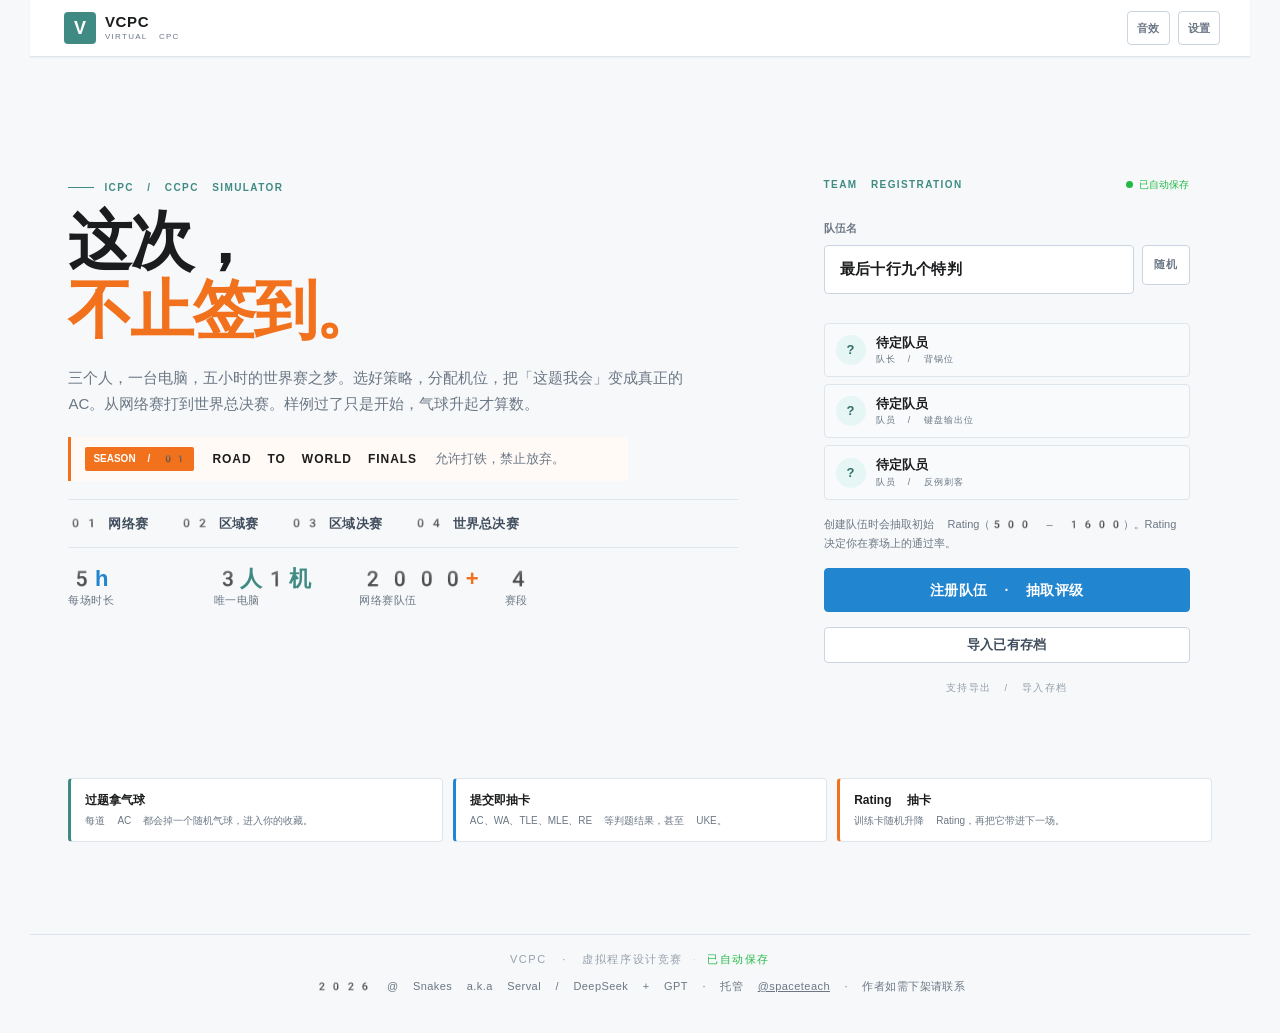
==== vcpc/index.html @ 21abf1ea "Add VCPC static game with attribution" ====
<!doctype html><html lang=zh-CN><head><meta charset=UTF-8><meta name=viewport content="width=device-width,initial-scale=1,viewport-fit=cover"><meta name=theme-color content=#f7f8fa><meta name=description content="VCPC — 从网络赛打到世界总决赛的虚拟 ICPC / CCPC 比赛模拟器。"><title>VCPC · 虚拟程序设计竞赛</title><link rel=icon type=image/svg+xml href="data:image/svg+xml,%3Csvg xmlns='http://www.w3.org/2000/svg' viewBox='0 0 64 64'%3E%3Crect width='64' height='64' rx='8' fill='%233f8b84'/%3E%3Cpath d='M14 18h9l9 26 9-26h9L36 50h-8z' fill='%23ffffff'/%3E%3C/svg%3E"><style>body,html{margin:0;padding:0;background:#f7f8fa;color:#1b1c1d;font-family:Lato,"Noto Sans CJK SC","Noto Sans SC","Source Han Sans SC","PingFang SC","Microsoft YaHei",sans-serif}.boot{min-height:100vh;display:grid;place-items:center;text-align:center;gap:18px}.boot__mark{width:76px;height:76px;border-radius:20px;display:grid;place-items:center;background:#3f8b84;color:#fff;font:900 40px/1 Lato,"Noto Sans CJK SC",sans-serif;box-shadow:0 2px 8px rgba(0,0,0,.12)}.boot__text{color:#767676;font-size:13px;letter-spacing:.22em}</style><link rel=stylesheet href=assets/styles.min.css><link rel=preconnect href=https://fonts.googleapis.cn><link rel=preconnect href=https://fonts.gstatic.cn crossorigin><link href="https://fonts.googleapis.cn/css2?family=Lato:wght@400;700;900&family=Noto+Sans+SC:wght@400;500;700;900&display=swap" rel=stylesheet></head><body data-screen=boot><div class=bg-layer aria-hidden=true><div class=bg-grid></div><div class="bg-glow bg-glow--a"></div><div class="bg-glow bg-glow--b"></div><div class=bg-scan></div></div><div id=app class=app><header id=topbar class=topbar><button class=brand data-action=go-hub aria-label=返回大厅><span class=brand__mark aria-hidden=true>V</span> <span class=brand__text><strong>VCPC</strong><small>VIRTUAL CPC</small></span></button><nav class=topbar__nav aria-label=主导航><button data-action=go-hub>大厅</button> <button data-action=open-training>训练</button> <button data-action=open-codex>收藏</button></nav><div id=topbar-meta class=topbar__meta></div><div class=topbar__actions><button id=sound-btn class="icon-btn icon-btn--text" data-action=toggle-sound aria-label=切换音效><span>音效</span></button> <button class="icon-btn icon-btn--text" data-action=open-settings aria-label=设置>设置</button></div></header><main id=screen class=screen aria-live=polite><section class=boot><div class=boot__mark>V</div><div class=boot__text>LOADING VCPC</div></section></main><footer id=app-footer class=app-footer><span>VCPC · 虚拟程序设计竞赛</span> <span class=app-footer__dot>·</span> <span id=save-status>准备就绪</span> <span class=app-footer__credit>2026 @ Snakes a.k.a Serval / DeepSeek + GPT · 托管 <a href="https://github.com/spaceteach" target="_blank" rel="noopener" style="color:inherit;text-decoration:underline">@spaceteach</a> · 作者如需下架请联系</span></footer></div><div id=modal-root class=modal-root aria-live=assertive></div><div id=toast-root class=toast-root aria-live=polite></div><noscript><div class=noscript>VCPC 需要启用 JavaScript 才能运行。</div></noscript><script defer=defer src=assets/app.min.js></script></body></html>
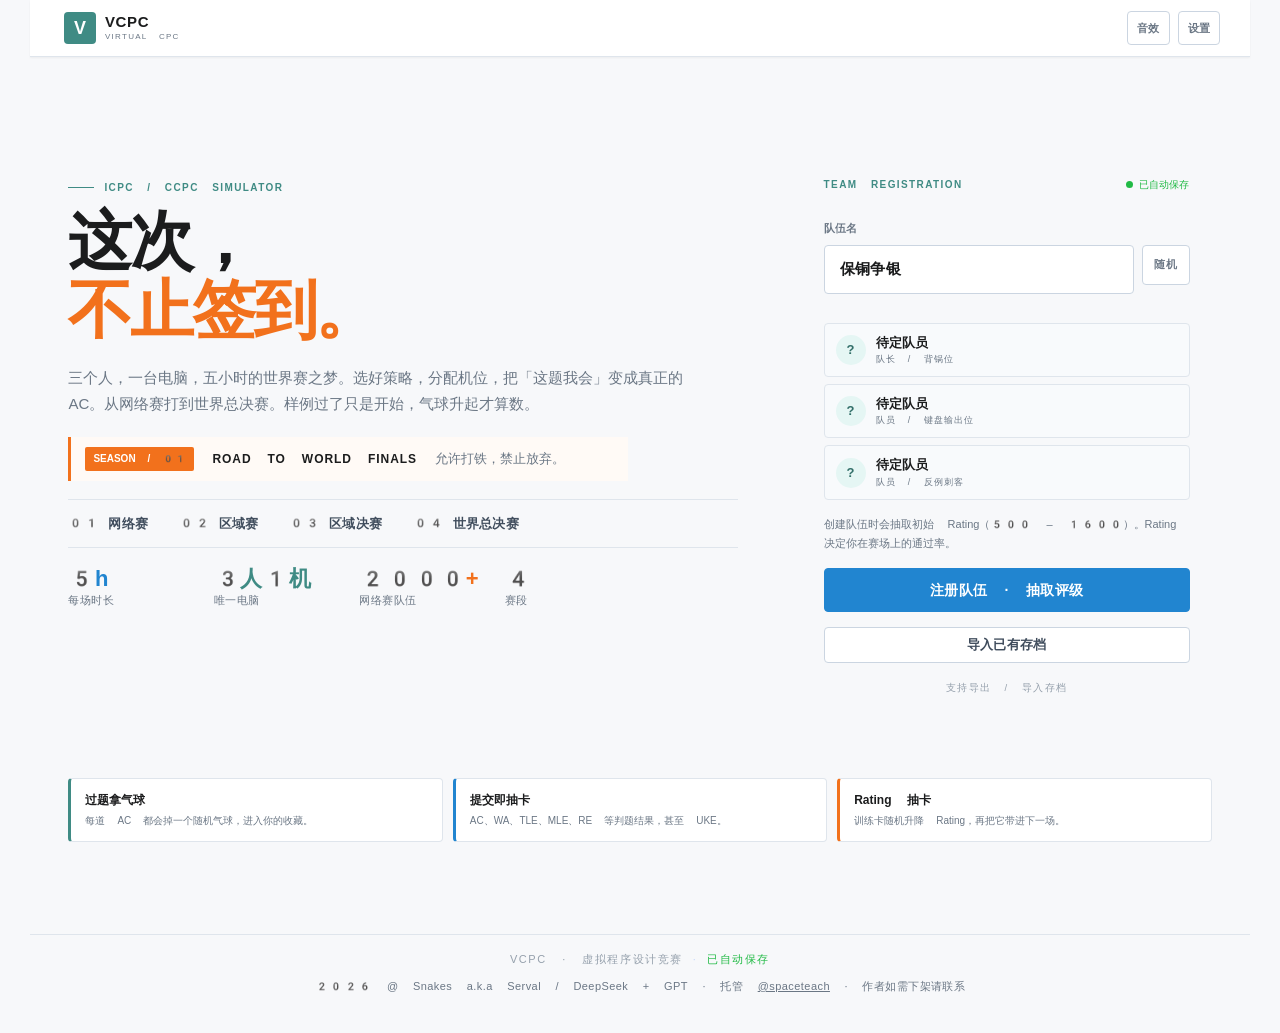
==== commit 9554e25f: "Add ICPC career rules: 5 seasons, WF limits, year-5 regroup" ====
--- a/vcpc/index.html
+++ b/vcpc/index.html
@@ -1 +1 @@
-<!doctype html><html lang=zh-CN><head><meta charset=UTF-8><meta name=viewport content="width=device-width,initial-scale=1,viewport-fit=cover"><meta name=theme-color content=#f7f8fa><meta name=description content="VCPC — 从网络赛打到世界总决赛的虚拟 ICPC / CCPC 比赛模拟器。"><title>VCPC · 虚拟程序设计竞赛</title><link rel=icon type=image/svg+xml href="data:image/svg+xml,%3Csvg xmlns='http://www.w3.org/2000/svg' viewBox='0 0 64 64'%3E%3Crect width='64' height='64' rx='8' fill='%233f8b84'/%3E%3Cpath d='M14 18h9l9 26 9-26h9L36 50h-8z' fill='%23ffffff'/%3E%3C/svg%3E"><style>body,html{margin:0;padding:0;background:#f7f8fa;color:#1b1c1d;font-family:Lato,"Noto Sans CJK SC","Noto Sans SC","Source Han Sans SC","PingFang SC","Microsoft YaHei",sans-serif}.boot{min-height:100vh;display:grid;place-items:center;text-align:center;gap:18px}.boot__mark{width:76px;height:76px;border-radius:20px;display:grid;place-items:center;background:#3f8b84;color:#fff;font:900 40px/1 Lato,"Noto Sans CJK SC",sans-serif;box-shadow:0 2px 8px rgba(0,0,0,.12)}.boot__text{color:#767676;font-size:13px;letter-spacing:.22em}</style><link rel=stylesheet href=assets/styles.min.css><link rel=preconnect href=https://fonts.googleapis.cn><link rel=preconnect href=https://fonts.gstatic.cn crossorigin><link href="https://fonts.googleapis.cn/css2?family=Lato:wght@400;700;900&family=Noto+Sans+SC:wght@400;500;700;900&display=swap" rel=stylesheet></head><body data-screen=boot><div class=bg-layer aria-hidden=true><div class=bg-grid></div><div class="bg-glow bg-glow--a"></div><div class="bg-glow bg-glow--b"></div><div class=bg-scan></div></div><div id=app class=app><header id=topbar class=topbar><button class=brand data-action=go-hub aria-label=返回大厅><span class=brand__mark aria-hidden=true>V</span> <span class=brand__text><strong>VCPC</strong><small>VIRTUAL CPC</small></span></button><nav class=topbar__nav aria-label=主导航><button data-action=go-hub>大厅</button> <button data-action=open-training>训练</button> <button data-action=open-codex>收藏</button></nav><div id=topbar-meta class=topbar__meta></div><div class=topbar__actions><button id=sound-btn class="icon-btn icon-btn--text" data-action=toggle-sound aria-label=切换音效><span>音效</span></button> <button class="icon-btn icon-btn--text" data-action=open-settings aria-label=设置>设置</button></div></header><main id=screen class=screen aria-live=polite><section class=boot><div class=boot__mark>V</div><div class=boot__text>LOADING VCPC</div></section></main><footer id=app-footer class=app-footer><span>VCPC · 虚拟程序设计竞赛</span> <span class=app-footer__dot>·</span> <span id=save-status>准备就绪</span> <span class=app-footer__credit>2026 @ Snakes a.k.a Serval / DeepSeek + GPT · 托管 <a href="https://github.com/spaceteach" target="_blank" rel="noopener" style="color:inherit;text-decoration:underline">@spaceteach</a> · 作者如需下架请联系</span></footer></div><div id=modal-root class=modal-root aria-live=assertive></div><div id=toast-root class=toast-root aria-live=polite></div><noscript><div class=noscript>VCPC 需要启用 JavaScript 才能运行。</div></noscript><script defer=defer src=assets/app.min.js></script></body></html>+<!doctype html><html lang=zh-CN><head><meta charset=UTF-8><meta name=viewport content="width=device-width,initial-scale=1,viewport-fit=cover"><meta name=theme-color content=#f7f8fa><meta name=description content="VCPC — 从网络赛打到世界总决赛的虚拟 ICPC / CCPC 比赛模拟器。"><title>VCPC · 虚拟程序设计竞赛</title><link rel=icon type=image/svg+xml href="data:image/svg+xml,%3Csvg xmlns='http://www.w3.org/2000/svg' viewBox='0 0 64 64'%3E%3Crect width='64' height='64' rx='8' fill='%233f8b84'/%3E%3Cpath d='M14 18h9l9 26 9-26h9L36 50h-8z' fill='%23ffffff'/%3E%3C/svg%3E"><style>body,html{margin:0;padding:0;background:#f7f8fa;color:#1b1c1d;font-family:Lato,"Noto Sans CJK SC","Noto Sans SC","Source Han Sans SC","PingFang SC","Microsoft YaHei",sans-serif}.boot{min-height:100vh;display:grid;place-items:center;text-align:center;gap:18px}.boot__mark{width:76px;height:76px;border-radius:20px;display:grid;place-items:center;background:#3f8b84;color:#fff;font:900 40px/1 Lato,"Noto Sans CJK SC",sans-serif;box-shadow:0 2px 8px rgba(0,0,0,.12)}.boot__text{color:#767676;font-size:13px;letter-spacing:.22em}</style><link rel=stylesheet href=assets/styles.min.css><link rel=preconnect href=https://fonts.googleapis.cn><link rel=preconnect href=https://fonts.gstatic.cn crossorigin><link href="https://fonts.googleapis.cn/css2?family=Lato:wght@400;700;900&family=Noto+Sans+SC:wght@400;500;700;900&display=swap" rel=stylesheet></head><body data-screen=boot><div class=bg-layer aria-hidden=true><div class=bg-grid></div><div class="bg-glow bg-glow--a"></div><div class="bg-glow bg-glow--b"></div><div class=bg-scan></div></div><div id=app class=app><header id=topbar class=topbar><button class=brand data-action=go-hub aria-label=返回大厅><span class=brand__mark aria-hidden=true>V</span> <span class=brand__text><strong>VCPC</strong><small>VIRTUAL CPC</small></span></button><nav class=topbar__nav aria-label=主导航><button data-action=go-hub>大厅</button> <button data-action=open-training>训练</button> <button data-action=open-codex>收藏</button></nav><div id=topbar-meta class=topbar__meta></div><div class=topbar__actions><button id=sound-btn class="icon-btn icon-btn--text" data-action=toggle-sound aria-label=切换音效><span>音效</span></button> <button class="icon-btn icon-btn--text" data-action=open-settings aria-label=设置>设置</button></div></header><main id=screen class=screen aria-live=polite><section class=boot><div class=boot__mark>V</div><div class=boot__text>LOADING VCPC</div></section></main><footer id=app-footer class=app-footer><span>VCPC · 虚拟程序设计竞赛</span> <span class=app-footer__dot>·</span> <span id=save-status>准备就绪</span> <span class=app-footer__credit>2026 @ Snakes a.k.a Serval / DeepSeek + GPT · 托管 <a href="https://github.com/spaceteach" target="_blank" rel="noopener" style="color:inherit;text-decoration:underline">@spaceteach</a> · 作者如需下架请联系</span></footer></div><div id=modal-root class=modal-root aria-live=assertive></div><div id=toast-root class=toast-root aria-live=polite></div><noscript><div class=noscript>VCPC 需要启用 JavaScript 才能运行。</div></noscript><script defer=defer src=assets/app.min.js></script><script defer=defer src=assets/icpc-rules.js></script></body></html>
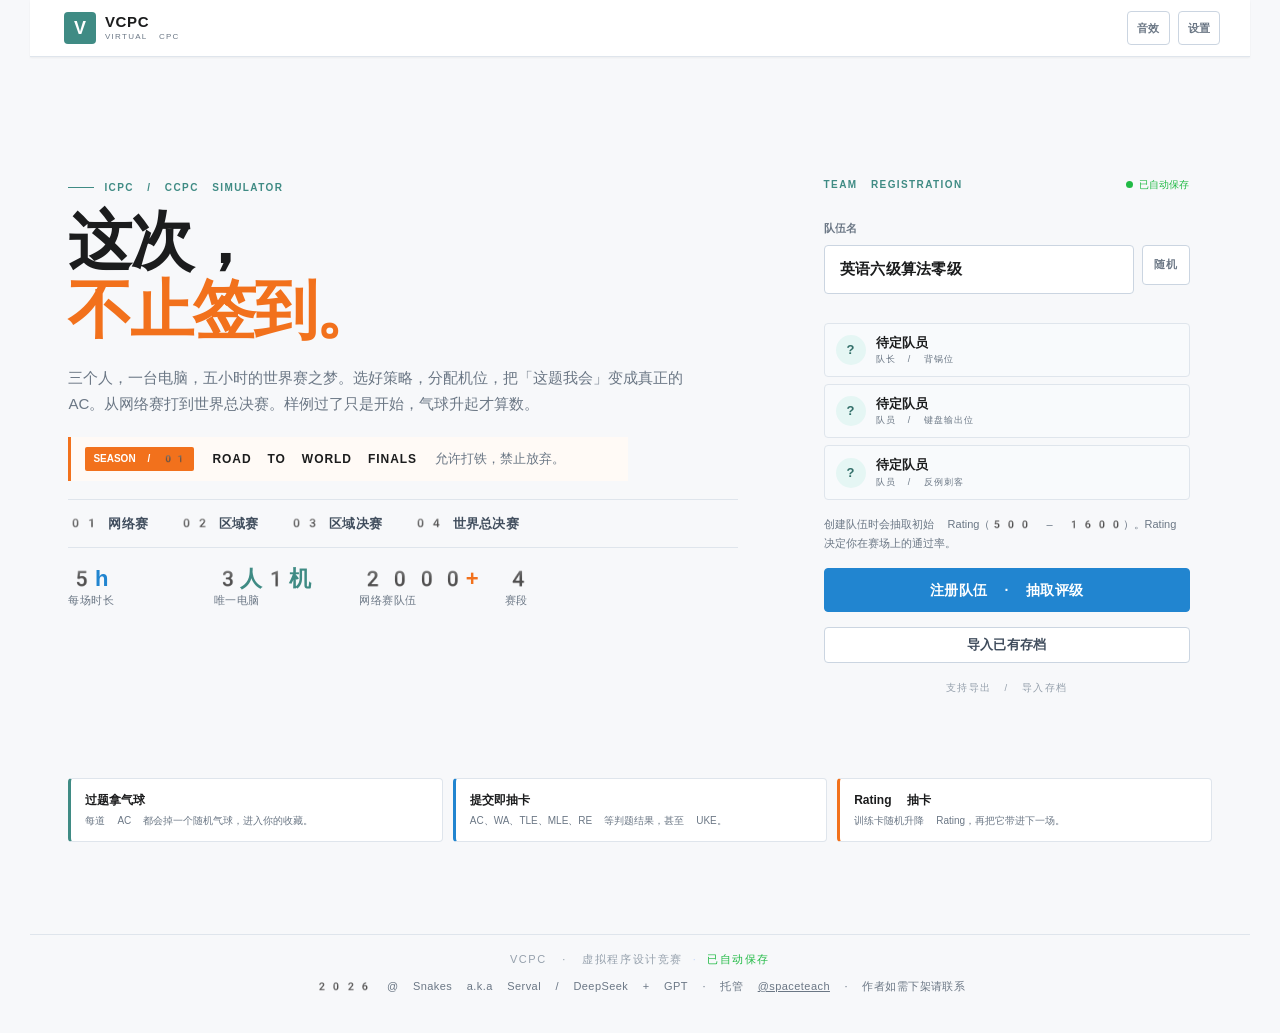
==== commit edd89144: "Version the rules patch asset to bust stale cache" ====
--- a/vcpc/index.html
+++ b/vcpc/index.html
@@ -1 +1 @@
-<!doctype html><html lang=zh-CN><head><meta charset=UTF-8><meta name=viewport content="width=device-width,initial-scale=1,viewport-fit=cover"><meta name=theme-color content=#f7f8fa><meta name=description content="VCPC — 从网络赛打到世界总决赛的虚拟 ICPC / CCPC 比赛模拟器。"><title>VCPC · 虚拟程序设计竞赛</title><link rel=icon type=image/svg+xml href="data:image/svg+xml,%3Csvg xmlns='http://www.w3.org/2000/svg' viewBox='0 0 64 64'%3E%3Crect width='64' height='64' rx='8' fill='%233f8b84'/%3E%3Cpath d='M14 18h9l9 26 9-26h9L36 50h-8z' fill='%23ffffff'/%3E%3C/svg%3E"><style>body,html{margin:0;padding:0;background:#f7f8fa;color:#1b1c1d;font-family:Lato,"Noto Sans CJK SC","Noto Sans SC","Source Han Sans SC","PingFang SC","Microsoft YaHei",sans-serif}.boot{min-height:100vh;display:grid;place-items:center;text-align:center;gap:18px}.boot__mark{width:76px;height:76px;border-radius:20px;display:grid;place-items:center;background:#3f8b84;color:#fff;font:900 40px/1 Lato,"Noto Sans CJK SC",sans-serif;box-shadow:0 2px 8px rgba(0,0,0,.12)}.boot__text{color:#767676;font-size:13px;letter-spacing:.22em}</style><link rel=stylesheet href=assets/styles.min.css><link rel=preconnect href=https://fonts.googleapis.cn><link rel=preconnect href=https://fonts.gstatic.cn crossorigin><link href="https://fonts.googleapis.cn/css2?family=Lato:wght@400;700;900&family=Noto+Sans+SC:wght@400;500;700;900&display=swap" rel=stylesheet></head><body data-screen=boot><div class=bg-layer aria-hidden=true><div class=bg-grid></div><div class="bg-glow bg-glow--a"></div><div class="bg-glow bg-glow--b"></div><div class=bg-scan></div></div><div id=app class=app><header id=topbar class=topbar><button class=brand data-action=go-hub aria-label=返回大厅><span class=brand__mark aria-hidden=true>V</span> <span class=brand__text><strong>VCPC</strong><small>VIRTUAL CPC</small></span></button><nav class=topbar__nav aria-label=主导航><button data-action=go-hub>大厅</button> <button data-action=open-training>训练</button> <button data-action=open-codex>收藏</button></nav><div id=topbar-meta class=topbar__meta></div><div class=topbar__actions><button id=sound-btn class="icon-btn icon-btn--text" data-action=toggle-sound aria-label=切换音效><span>音效</span></button> <button class="icon-btn icon-btn--text" data-action=open-settings aria-label=设置>设置</button></div></header><main id=screen class=screen aria-live=polite><section class=boot><div class=boot__mark>V</div><div class=boot__text>LOADING VCPC</div></section></main><footer id=app-footer class=app-footer><span>VCPC · 虚拟程序设计竞赛</span> <span class=app-footer__dot>·</span> <span id=save-status>准备就绪</span> <span class=app-footer__credit>2026 @ Snakes a.k.a Serval / DeepSeek + GPT · 托管 <a href="https://github.com/spaceteach" target="_blank" rel="noopener" style="color:inherit;text-decoration:underline">@spaceteach</a> · 作者如需下架请联系</span></footer></div><div id=modal-root class=modal-root aria-live=assertive></div><div id=toast-root class=toast-root aria-live=polite></div><noscript><div class=noscript>VCPC 需要启用 JavaScript 才能运行。</div></noscript><script defer=defer src=assets/app.min.js></script><script defer=defer src=assets/icpc-rules.js></script></body></html>+<!doctype html><html lang=zh-CN><head><meta charset=UTF-8><meta name=viewport content="width=device-width,initial-scale=1,viewport-fit=cover"><meta name=theme-color content=#f7f8fa><meta name=description content="VCPC — 从网络赛打到世界总决赛的虚拟 ICPC / CCPC 比赛模拟器。"><title>VCPC · 虚拟程序设计竞赛</title><link rel=icon type=image/svg+xml href="data:image/svg+xml,%3Csvg xmlns='http://www.w3.org/2000/svg' viewBox='0 0 64 64'%3E%3Crect width='64' height='64' rx='8' fill='%233f8b84'/%3E%3Cpath d='M14 18h9l9 26 9-26h9L36 50h-8z' fill='%23ffffff'/%3E%3C/svg%3E"><style>body,html{margin:0;padding:0;background:#f7f8fa;color:#1b1c1d;font-family:Lato,"Noto Sans CJK SC","Noto Sans SC","Source Han Sans SC","PingFang SC","Microsoft YaHei",sans-serif}.boot{min-height:100vh;display:grid;place-items:center;text-align:center;gap:18px}.boot__mark{width:76px;height:76px;border-radius:20px;display:grid;place-items:center;background:#3f8b84;color:#fff;font:900 40px/1 Lato,"Noto Sans CJK SC",sans-serif;box-shadow:0 2px 8px rgba(0,0,0,.12)}.boot__text{color:#767676;font-size:13px;letter-spacing:.22em}</style><link rel=stylesheet href=assets/styles.min.css><link rel=preconnect href=https://fonts.googleapis.cn><link rel=preconnect href=https://fonts.gstatic.cn crossorigin><link href="https://fonts.googleapis.cn/css2?family=Lato:wght@400;700;900&family=Noto+Sans+SC:wght@400;500;700;900&display=swap" rel=stylesheet></head><body data-screen=boot><div class=bg-layer aria-hidden=true><div class=bg-grid></div><div class="bg-glow bg-glow--a"></div><div class="bg-glow bg-glow--b"></div><div class=bg-scan></div></div><div id=app class=app><header id=topbar class=topbar><button class=brand data-action=go-hub aria-label=返回大厅><span class=brand__mark aria-hidden=true>V</span> <span class=brand__text><strong>VCPC</strong><small>VIRTUAL CPC</small></span></button><nav class=topbar__nav aria-label=主导航><button data-action=go-hub>大厅</button> <button data-action=open-training>训练</button> <button data-action=open-codex>收藏</button></nav><div id=topbar-meta class=topbar__meta></div><div class=topbar__actions><button id=sound-btn class="icon-btn icon-btn--text" data-action=toggle-sound aria-label=切换音效><span>音效</span></button> <button class="icon-btn icon-btn--text" data-action=open-settings aria-label=设置>设置</button></div></header><main id=screen class=screen aria-live=polite><section class=boot><div class=boot__mark>V</div><div class=boot__text>LOADING VCPC</div></section></main><footer id=app-footer class=app-footer><span>VCPC · 虚拟程序设计竞赛</span> <span class=app-footer__dot>·</span> <span id=save-status>准备就绪</span> <span class=app-footer__credit>2026 @ Snakes a.k.a Serval / DeepSeek + GPT · 托管 <a href="https://github.com/spaceteach" target="_blank" rel="noopener" style="color:inherit;text-decoration:underline">@spaceteach</a> · 作者如需下架请联系</span></footer></div><div id=modal-root class=modal-root aria-live=assertive></div><div id=toast-root class=toast-root aria-live=polite></div><noscript><div class=noscript>VCPC 需要启用 JavaScript 才能运行。</div></noscript><script defer=defer src=assets/app.min.js></script><script defer=defer src=assets/icpc-rules.js?v=3></script></body></html>
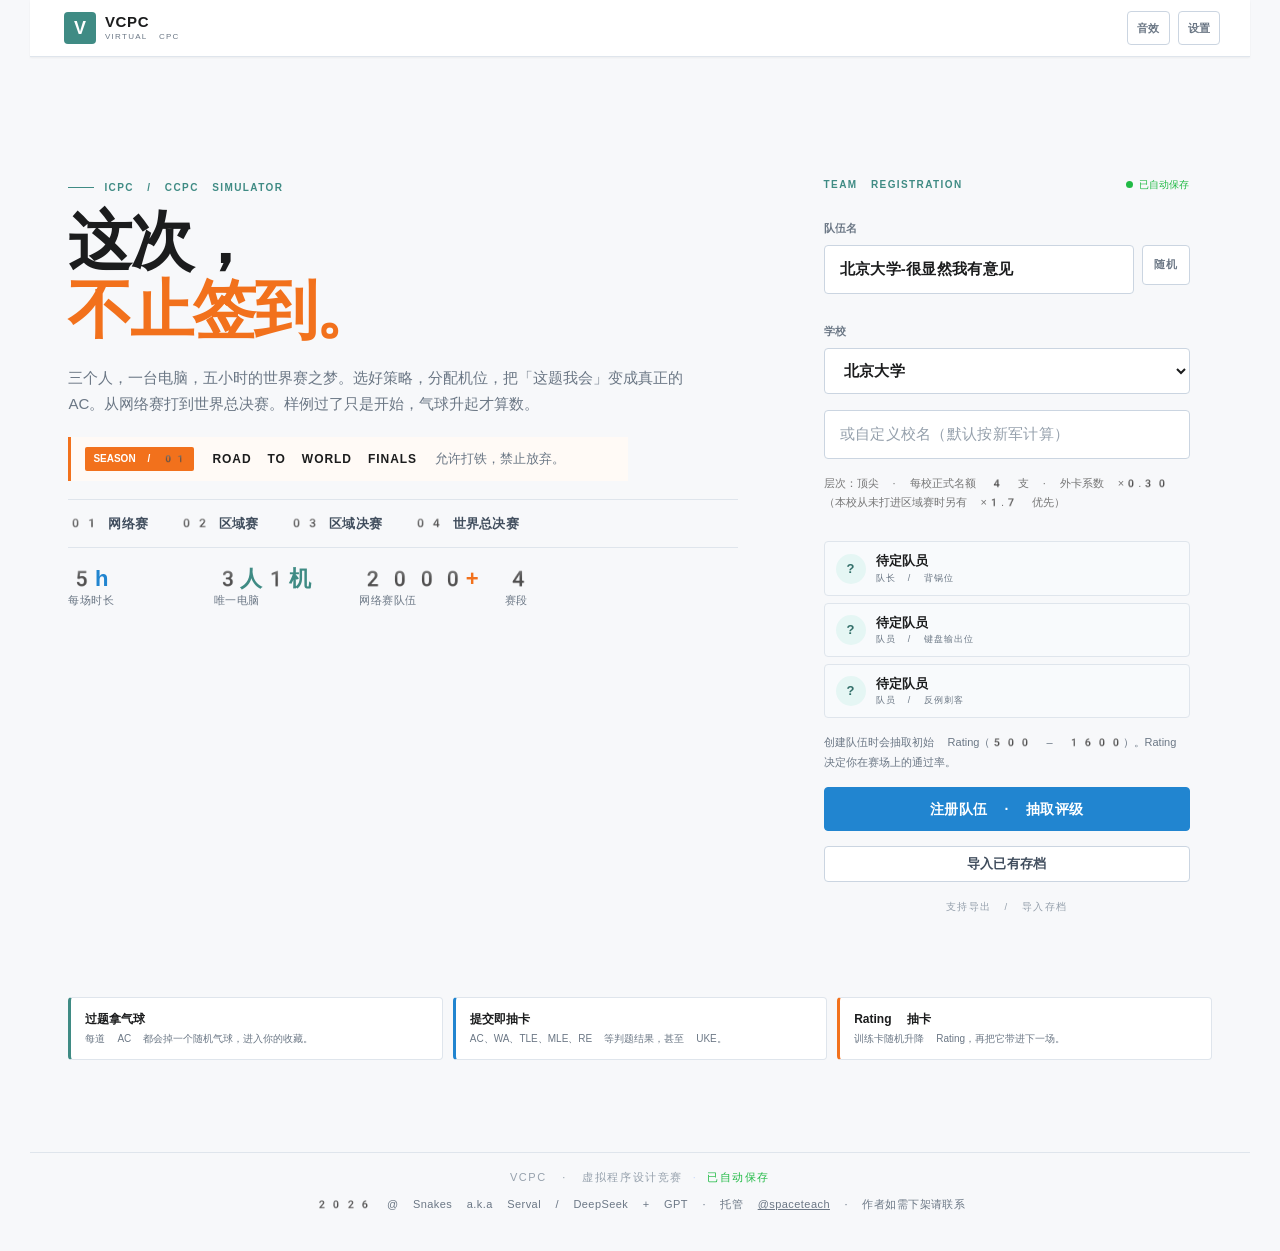
==== commit 7248c826: "Use real contest rosters, school choice and wild-card allocation The simulated field used invented t" ====
--- a/vcpc/index.html
+++ b/vcpc/index.html
@@ -1 +1 @@
-<!doctype html><html lang=zh-CN><head><meta charset=UTF-8><meta name=viewport content="width=device-width,initial-scale=1,viewport-fit=cover"><meta name=theme-color content=#f7f8fa><meta name=description content="VCPC — 从网络赛打到世界总决赛的虚拟 ICPC / CCPC 比赛模拟器。"><title>VCPC · 虚拟程序设计竞赛</title><link rel=icon type=image/svg+xml href="data:image/svg+xml,%3Csvg xmlns='http://www.w3.org/2000/svg' viewBox='0 0 64 64'%3E%3Crect width='64' height='64' rx='8' fill='%233f8b84'/%3E%3Cpath d='M14 18h9l9 26 9-26h9L36 50h-8z' fill='%23ffffff'/%3E%3C/svg%3E"><style>body,html{margin:0;padding:0;background:#f7f8fa;color:#1b1c1d;font-family:Lato,"Noto Sans CJK SC","Noto Sans SC","Source Han Sans SC","PingFang SC","Microsoft YaHei",sans-serif}.boot{min-height:100vh;display:grid;place-items:center;text-align:center;gap:18px}.boot__mark{width:76px;height:76px;border-radius:20px;display:grid;place-items:center;background:#3f8b84;color:#fff;font:900 40px/1 Lato,"Noto Sans CJK SC",sans-serif;box-shadow:0 2px 8px rgba(0,0,0,.12)}.boot__text{color:#767676;font-size:13px;letter-spacing:.22em}</style><link rel=stylesheet href=assets/styles.min.css><link rel=preconnect href=https://fonts.googleapis.cn><link rel=preconnect href=https://fonts.gstatic.cn crossorigin><link href="https://fonts.googleapis.cn/css2?family=Lato:wght@400;700;900&family=Noto+Sans+SC:wght@400;500;700;900&display=swap" rel=stylesheet></head><body data-screen=boot><div class=bg-layer aria-hidden=true><div class=bg-grid></div><div class="bg-glow bg-glow--a"></div><div class="bg-glow bg-glow--b"></div><div class=bg-scan></div></div><div id=app class=app><header id=topbar class=topbar><button class=brand data-action=go-hub aria-label=返回大厅><span class=brand__mark aria-hidden=true>V</span> <span class=brand__text><strong>VCPC</strong><small>VIRTUAL CPC</small></span></button><nav class=topbar__nav aria-label=主导航><button data-action=go-hub>大厅</button> <button data-action=open-training>训练</button> <button data-action=open-codex>收藏</button></nav><div id=topbar-meta class=topbar__meta></div><div class=topbar__actions><button id=sound-btn class="icon-btn icon-btn--text" data-action=toggle-sound aria-label=切换音效><span>音效</span></button> <button class="icon-btn icon-btn--text" data-action=open-settings aria-label=设置>设置</button></div></header><main id=screen class=screen aria-live=polite><section class=boot><div class=boot__mark>V</div><div class=boot__text>LOADING VCPC</div></section></main><footer id=app-footer class=app-footer><span>VCPC · 虚拟程序设计竞赛</span> <span class=app-footer__dot>·</span> <span id=save-status>准备就绪</span> <span class=app-footer__credit>2026 @ Snakes a.k.a Serval / DeepSeek + GPT · 托管 <a href="https://github.com/spaceteach" target="_blank" rel="noopener" style="color:inherit;text-decoration:underline">@spaceteach</a> · 作者如需下架请联系</span></footer></div><div id=modal-root class=modal-root aria-live=assertive></div><div id=toast-root class=toast-root aria-live=polite></div><noscript><div class=noscript>VCPC 需要启用 JavaScript 才能运行。</div></noscript><script defer=defer src=assets/app.min.js></script><script defer=defer src=assets/icpc-rules.js?v=3></script></body></html>+<!doctype html><html lang=zh-CN><head><meta charset=UTF-8><meta name=viewport content="width=device-width,initial-scale=1,viewport-fit=cover"><meta name=theme-color content=#f7f8fa><meta name=description content="VCPC — 从网络赛打到世界总决赛的虚拟 ICPC / CCPC 比赛模拟器。"><title>VCPC · 虚拟程序设计竞赛</title><link rel=icon type=image/svg+xml href="data:image/svg+xml,%3Csvg xmlns='http://www.w3.org/2000/svg' viewBox='0 0 64 64'%3E%3Crect width='64' height='64' rx='8' fill='%233f8b84'/%3E%3Cpath d='M14 18h9l9 26 9-26h9L36 50h-8z' fill='%23ffffff'/%3E%3C/svg%3E"><style>body,html{margin:0;padding:0;background:#f7f8fa;color:#1b1c1d;font-family:Lato,"Noto Sans CJK SC","Noto Sans SC","Source Han Sans SC","PingFang SC","Microsoft YaHei",sans-serif}.boot{min-height:100vh;display:grid;place-items:center;text-align:center;gap:18px}.boot__mark{width:76px;height:76px;border-radius:20px;display:grid;place-items:center;background:#3f8b84;color:#fff;font:900 40px/1 Lato,"Noto Sans CJK SC",sans-serif;box-shadow:0 2px 8px rgba(0,0,0,.12)}.boot__text{color:#767676;font-size:13px;letter-spacing:.22em}</style><link rel=stylesheet href=assets/styles.min.css><link rel=preconnect href=https://fonts.googleapis.cn><link rel=preconnect href=https://fonts.gstatic.cn crossorigin><link href="https://fonts.googleapis.cn/css2?family=Lato:wght@400;700;900&family=Noto+Sans+SC:wght@400;500;700;900&display=swap" rel=stylesheet></head><body data-screen=boot><div class=bg-layer aria-hidden=true><div class=bg-grid></div><div class="bg-glow bg-glow--a"></div><div class="bg-glow bg-glow--b"></div><div class=bg-scan></div></div><div id=app class=app><header id=topbar class=topbar><button class=brand data-action=go-hub aria-label=返回大厅><span class=brand__mark aria-hidden=true>V</span> <span class=brand__text><strong>VCPC</strong><small>VIRTUAL CPC</small></span></button><nav class=topbar__nav aria-label=主导航><button data-action=go-hub>大厅</button> <button data-action=open-training>训练</button> <button data-action=open-codex>收藏</button></nav><div id=topbar-meta class=topbar__meta></div><div class=topbar__actions><button id=sound-btn class="icon-btn icon-btn--text" data-action=toggle-sound aria-label=切换音效><span>音效</span></button> <button class="icon-btn icon-btn--text" data-action=open-settings aria-label=设置>设置</button></div></header><main id=screen class=screen aria-live=polite><section class=boot><div class=boot__mark>V</div><div class=boot__text>LOADING VCPC</div></section></main><footer id=app-footer class=app-footer><span>VCPC · 虚拟程序设计竞赛</span> <span class=app-footer__dot>·</span> <span id=save-status>准备就绪</span> <span class=app-footer__credit>2026 @ Snakes a.k.a Serval / DeepSeek + GPT · 托管 <a href="https://github.com/spaceteach" target="_blank" rel="noopener" style="color:inherit;text-decoration:underline">@spaceteach</a> · 作者如需下架请联系</span></footer></div><div id=modal-root class=modal-root aria-live=assertive></div><div id=toast-root class=toast-root aria-live=polite></div><noscript><div class=noscript>VCPC 需要启用 JavaScript 才能运行。</div></noscript><script defer=defer src=assets/app.min.js></script><script defer=defer src=assets/icpc-rules.js?v=10></script></body></html>
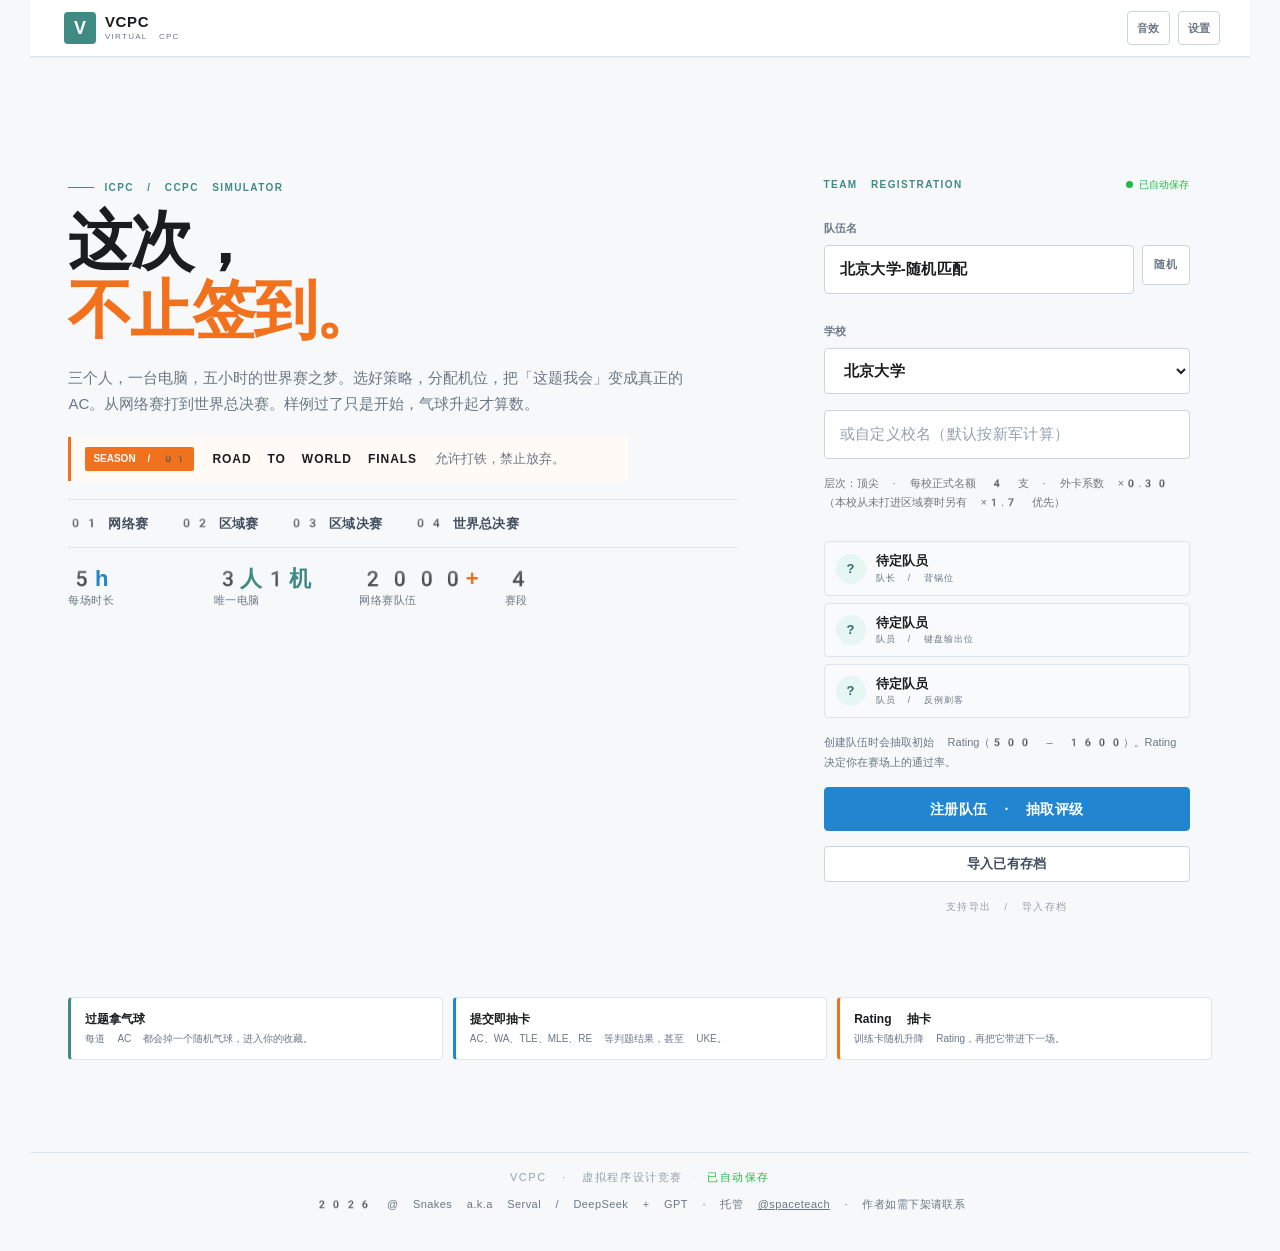
==== commit 8b8d9ac9: "Keep the chosen school and team name across welcome-screen redraws The registration form is rebuilt " ====
--- a/vcpc/index.html
+++ b/vcpc/index.html
@@ -1 +1 @@
-<!doctype html><html lang=zh-CN><head><meta charset=UTF-8><meta name=viewport content="width=device-width,initial-scale=1,viewport-fit=cover"><meta name=theme-color content=#f7f8fa><meta name=description content="VCPC — 从网络赛打到世界总决赛的虚拟 ICPC / CCPC 比赛模拟器。"><title>VCPC · 虚拟程序设计竞赛</title><link rel=icon type=image/svg+xml href="data:image/svg+xml,%3Csvg xmlns='http://www.w3.org/2000/svg' viewBox='0 0 64 64'%3E%3Crect width='64' height='64' rx='8' fill='%233f8b84'/%3E%3Cpath d='M14 18h9l9 26 9-26h9L36 50h-8z' fill='%23ffffff'/%3E%3C/svg%3E"><style>body,html{margin:0;padding:0;background:#f7f8fa;color:#1b1c1d;font-family:Lato,"Noto Sans CJK SC","Noto Sans SC","Source Han Sans SC","PingFang SC","Microsoft YaHei",sans-serif}.boot{min-height:100vh;display:grid;place-items:center;text-align:center;gap:18px}.boot__mark{width:76px;height:76px;border-radius:20px;display:grid;place-items:center;background:#3f8b84;color:#fff;font:900 40px/1 Lato,"Noto Sans CJK SC",sans-serif;box-shadow:0 2px 8px rgba(0,0,0,.12)}.boot__text{color:#767676;font-size:13px;letter-spacing:.22em}</style><link rel=stylesheet href=assets/styles.min.css><link rel=preconnect href=https://fonts.googleapis.cn><link rel=preconnect href=https://fonts.gstatic.cn crossorigin><link href="https://fonts.googleapis.cn/css2?family=Lato:wght@400;700;900&family=Noto+Sans+SC:wght@400;500;700;900&display=swap" rel=stylesheet></head><body data-screen=boot><div class=bg-layer aria-hidden=true><div class=bg-grid></div><div class="bg-glow bg-glow--a"></div><div class="bg-glow bg-glow--b"></div><div class=bg-scan></div></div><div id=app class=app><header id=topbar class=topbar><button class=brand data-action=go-hub aria-label=返回大厅><span class=brand__mark aria-hidden=true>V</span> <span class=brand__text><strong>VCPC</strong><small>VIRTUAL CPC</small></span></button><nav class=topbar__nav aria-label=主导航><button data-action=go-hub>大厅</button> <button data-action=open-training>训练</button> <button data-action=open-codex>收藏</button></nav><div id=topbar-meta class=topbar__meta></div><div class=topbar__actions><button id=sound-btn class="icon-btn icon-btn--text" data-action=toggle-sound aria-label=切换音效><span>音效</span></button> <button class="icon-btn icon-btn--text" data-action=open-settings aria-label=设置>设置</button></div></header><main id=screen class=screen aria-live=polite><section class=boot><div class=boot__mark>V</div><div class=boot__text>LOADING VCPC</div></section></main><footer id=app-footer class=app-footer><span>VCPC · 虚拟程序设计竞赛</span> <span class=app-footer__dot>·</span> <span id=save-status>准备就绪</span> <span class=app-footer__credit>2026 @ Snakes a.k.a Serval / DeepSeek + GPT · 托管 <a href="https://github.com/spaceteach" target="_blank" rel="noopener" style="color:inherit;text-decoration:underline">@spaceteach</a> · 作者如需下架请联系</span></footer></div><div id=modal-root class=modal-root aria-live=assertive></div><div id=toast-root class=toast-root aria-live=polite></div><noscript><div class=noscript>VCPC 需要启用 JavaScript 才能运行。</div></noscript><script defer=defer src=assets/app.min.js></script><script defer=defer src=assets/icpc-rules.js?v=10></script></body></html>+<!doctype html><html lang=zh-CN><head><meta charset=UTF-8><meta name=viewport content="width=device-width,initial-scale=1,viewport-fit=cover"><meta name=theme-color content=#f7f8fa><meta name=description content="VCPC — 从网络赛打到世界总决赛的虚拟 ICPC / CCPC 比赛模拟器。"><title>VCPC · 虚拟程序设计竞赛</title><link rel=icon type=image/svg+xml href="data:image/svg+xml,%3Csvg xmlns='http://www.w3.org/2000/svg' viewBox='0 0 64 64'%3E%3Crect width='64' height='64' rx='8' fill='%233f8b84'/%3E%3Cpath d='M14 18h9l9 26 9-26h9L36 50h-8z' fill='%23ffffff'/%3E%3C/svg%3E"><style>body,html{margin:0;padding:0;background:#f7f8fa;color:#1b1c1d;font-family:Lato,"Noto Sans CJK SC","Noto Sans SC","Source Han Sans SC","PingFang SC","Microsoft YaHei",sans-serif}.boot{min-height:100vh;display:grid;place-items:center;text-align:center;gap:18px}.boot__mark{width:76px;height:76px;border-radius:20px;display:grid;place-items:center;background:#3f8b84;color:#fff;font:900 40px/1 Lato,"Noto Sans CJK SC",sans-serif;box-shadow:0 2px 8px rgba(0,0,0,.12)}.boot__text{color:#767676;font-size:13px;letter-spacing:.22em}</style><link rel=stylesheet href=assets/styles.min.css><link rel=preconnect href=https://fonts.googleapis.cn><link rel=preconnect href=https://fonts.gstatic.cn crossorigin><link href="https://fonts.googleapis.cn/css2?family=Lato:wght@400;700;900&family=Noto+Sans+SC:wght@400;500;700;900&display=swap" rel=stylesheet></head><body data-screen=boot><div class=bg-layer aria-hidden=true><div class=bg-grid></div><div class="bg-glow bg-glow--a"></div><div class="bg-glow bg-glow--b"></div><div class=bg-scan></div></div><div id=app class=app><header id=topbar class=topbar><button class=brand data-action=go-hub aria-label=返回大厅><span class=brand__mark aria-hidden=true>V</span> <span class=brand__text><strong>VCPC</strong><small>VIRTUAL CPC</small></span></button><nav class=topbar__nav aria-label=主导航><button data-action=go-hub>大厅</button> <button data-action=open-training>训练</button> <button data-action=open-codex>收藏</button></nav><div id=topbar-meta class=topbar__meta></div><div class=topbar__actions><button id=sound-btn class="icon-btn icon-btn--text" data-action=toggle-sound aria-label=切换音效><span>音效</span></button> <button class="icon-btn icon-btn--text" data-action=open-settings aria-label=设置>设置</button></div></header><main id=screen class=screen aria-live=polite><section class=boot><div class=boot__mark>V</div><div class=boot__text>LOADING VCPC</div></section></main><footer id=app-footer class=app-footer><span>VCPC · 虚拟程序设计竞赛</span> <span class=app-footer__dot>·</span> <span id=save-status>准备就绪</span> <span class=app-footer__credit>2026 @ Snakes a.k.a Serval / DeepSeek + GPT · 托管 <a href="https://github.com/spaceteach" target="_blank" rel="noopener" style="color:inherit;text-decoration:underline">@spaceteach</a> · 作者如需下架请联系</span></footer></div><div id=modal-root class=modal-root aria-live=assertive></div><div id=toast-root class=toast-root aria-live=polite></div><noscript><div class=noscript>VCPC 需要启用 JavaScript 才能运行。</div></noscript><script defer=defer src=assets/app.min.js></script><script defer=defer src=assets/icpc-rules.js?v=11></script></body></html>
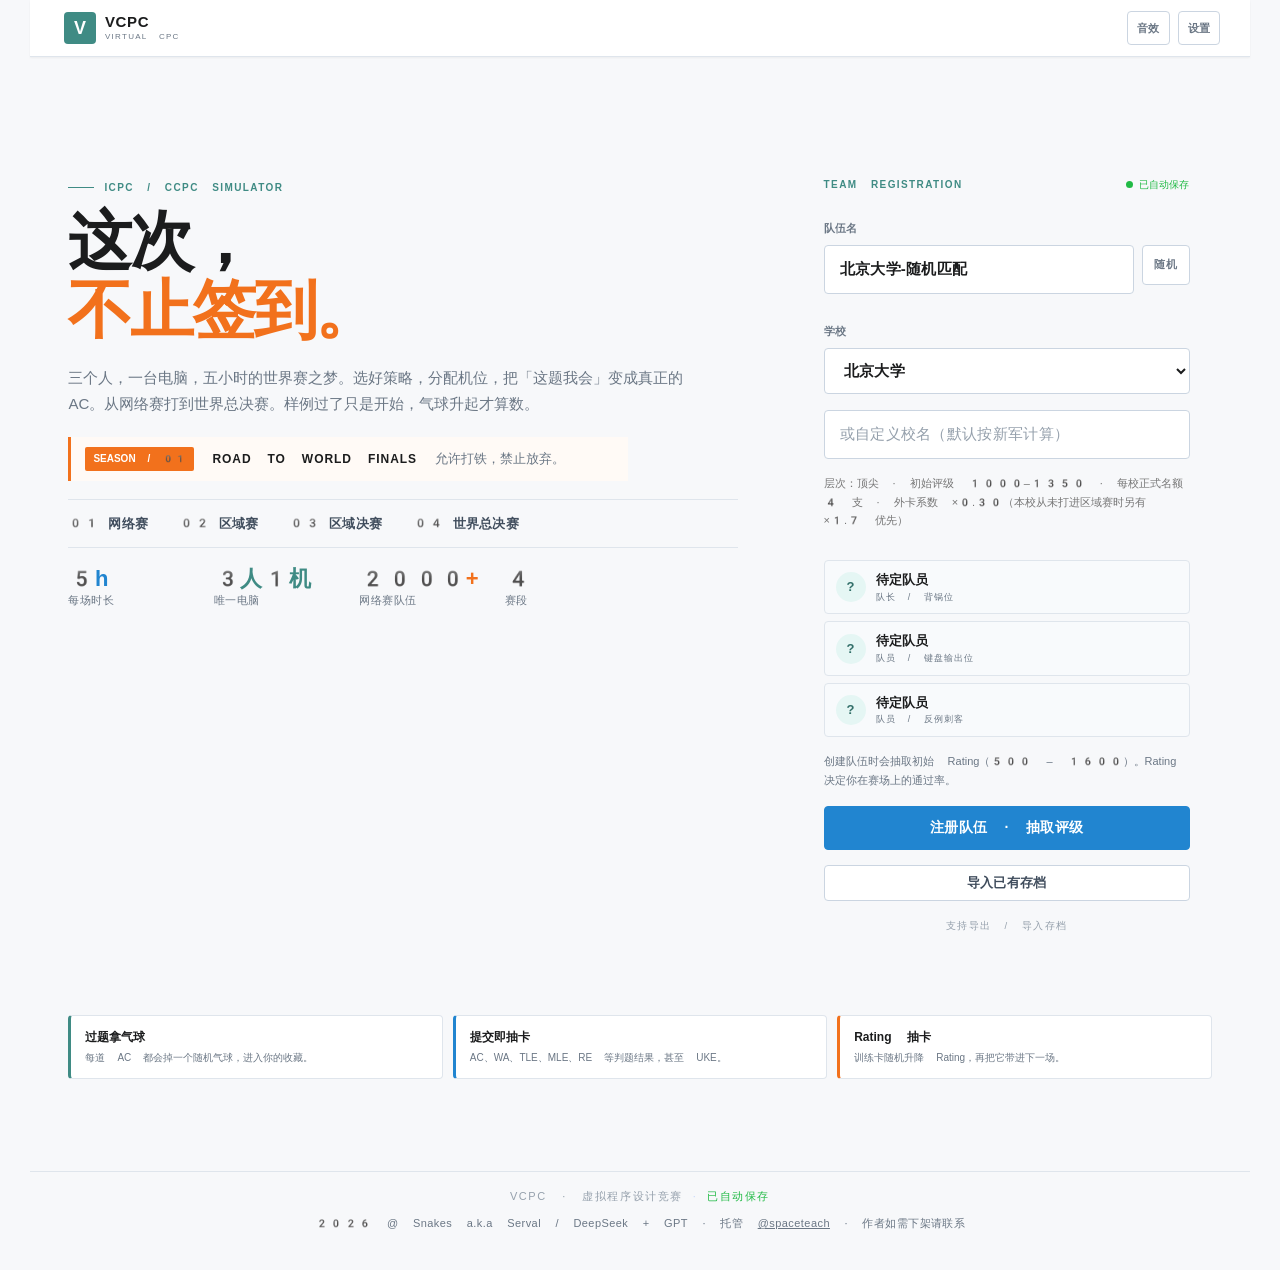
==== commit ebb66c01: "Scale the starting rating band with the school's real tier Every school rolled the same 500-1600 ope" ====
--- a/vcpc/index.html
+++ b/vcpc/index.html
@@ -1 +1 @@
-<!doctype html><html lang=zh-CN><head><meta charset=UTF-8><meta name=viewport content="width=device-width,initial-scale=1,viewport-fit=cover"><meta name=theme-color content=#f7f8fa><meta name=description content="VCPC — 从网络赛打到世界总决赛的虚拟 ICPC / CCPC 比赛模拟器。"><title>VCPC · 虚拟程序设计竞赛</title><link rel=icon type=image/svg+xml href="data:image/svg+xml,%3Csvg xmlns='http://www.w3.org/2000/svg' viewBox='0 0 64 64'%3E%3Crect width='64' height='64' rx='8' fill='%233f8b84'/%3E%3Cpath d='M14 18h9l9 26 9-26h9L36 50h-8z' fill='%23ffffff'/%3E%3C/svg%3E"><style>body,html{margin:0;padding:0;background:#f7f8fa;color:#1b1c1d;font-family:Lato,"Noto Sans CJK SC","Noto Sans SC","Source Han Sans SC","PingFang SC","Microsoft YaHei",sans-serif}.boot{min-height:100vh;display:grid;place-items:center;text-align:center;gap:18px}.boot__mark{width:76px;height:76px;border-radius:20px;display:grid;place-items:center;background:#3f8b84;color:#fff;font:900 40px/1 Lato,"Noto Sans CJK SC",sans-serif;box-shadow:0 2px 8px rgba(0,0,0,.12)}.boot__text{color:#767676;font-size:13px;letter-spacing:.22em}</style><link rel=stylesheet href=assets/styles.min.css><link rel=preconnect href=https://fonts.googleapis.cn><link rel=preconnect href=https://fonts.gstatic.cn crossorigin><link href="https://fonts.googleapis.cn/css2?family=Lato:wght@400;700;900&family=Noto+Sans+SC:wght@400;500;700;900&display=swap" rel=stylesheet></head><body data-screen=boot><div class=bg-layer aria-hidden=true><div class=bg-grid></div><div class="bg-glow bg-glow--a"></div><div class="bg-glow bg-glow--b"></div><div class=bg-scan></div></div><div id=app class=app><header id=topbar class=topbar><button class=brand data-action=go-hub aria-label=返回大厅><span class=brand__mark aria-hidden=true>V</span> <span class=brand__text><strong>VCPC</strong><small>VIRTUAL CPC</small></span></button><nav class=topbar__nav aria-label=主导航><button data-action=go-hub>大厅</button> <button data-action=open-training>训练</button> <button data-action=open-codex>收藏</button></nav><div id=topbar-meta class=topbar__meta></div><div class=topbar__actions><button id=sound-btn class="icon-btn icon-btn--text" data-action=toggle-sound aria-label=切换音效><span>音效</span></button> <button class="icon-btn icon-btn--text" data-action=open-settings aria-label=设置>设置</button></div></header><main id=screen class=screen aria-live=polite><section class=boot><div class=boot__mark>V</div><div class=boot__text>LOADING VCPC</div></section></main><footer id=app-footer class=app-footer><span>VCPC · 虚拟程序设计竞赛</span> <span class=app-footer__dot>·</span> <span id=save-status>准备就绪</span> <span class=app-footer__credit>2026 @ Snakes a.k.a Serval / DeepSeek + GPT · 托管 <a href="https://github.com/spaceteach" target="_blank" rel="noopener" style="color:inherit;text-decoration:underline">@spaceteach</a> · 作者如需下架请联系</span></footer></div><div id=modal-root class=modal-root aria-live=assertive></div><div id=toast-root class=toast-root aria-live=polite></div><noscript><div class=noscript>VCPC 需要启用 JavaScript 才能运行。</div></noscript><script defer=defer src=assets/app.min.js></script><script defer=defer src=assets/icpc-rules.js?v=11></script></body></html>+<!doctype html><html lang=zh-CN><head><meta charset=UTF-8><meta name=viewport content="width=device-width,initial-scale=1,viewport-fit=cover"><meta name=theme-color content=#f7f8fa><meta name=description content="VCPC — 从网络赛打到世界总决赛的虚拟 ICPC / CCPC 比赛模拟器。"><title>VCPC · 虚拟程序设计竞赛</title><link rel=icon type=image/svg+xml href="data:image/svg+xml,%3Csvg xmlns='http://www.w3.org/2000/svg' viewBox='0 0 64 64'%3E%3Crect width='64' height='64' rx='8' fill='%233f8b84'/%3E%3Cpath d='M14 18h9l9 26 9-26h9L36 50h-8z' fill='%23ffffff'/%3E%3C/svg%3E"><style>body,html{margin:0;padding:0;background:#f7f8fa;color:#1b1c1d;font-family:Lato,"Noto Sans CJK SC","Noto Sans SC","Source Han Sans SC","PingFang SC","Microsoft YaHei",sans-serif}.boot{min-height:100vh;display:grid;place-items:center;text-align:center;gap:18px}.boot__mark{width:76px;height:76px;border-radius:20px;display:grid;place-items:center;background:#3f8b84;color:#fff;font:900 40px/1 Lato,"Noto Sans CJK SC",sans-serif;box-shadow:0 2px 8px rgba(0,0,0,.12)}.boot__text{color:#767676;font-size:13px;letter-spacing:.22em}</style><link rel=stylesheet href=assets/styles.min.css><link rel=preconnect href=https://fonts.googleapis.cn><link rel=preconnect href=https://fonts.gstatic.cn crossorigin><link href="https://fonts.googleapis.cn/css2?family=Lato:wght@400;700;900&family=Noto+Sans+SC:wght@400;500;700;900&display=swap" rel=stylesheet></head><body data-screen=boot><div class=bg-layer aria-hidden=true><div class=bg-grid></div><div class="bg-glow bg-glow--a"></div><div class="bg-glow bg-glow--b"></div><div class=bg-scan></div></div><div id=app class=app><header id=topbar class=topbar><button class=brand data-action=go-hub aria-label=返回大厅><span class=brand__mark aria-hidden=true>V</span> <span class=brand__text><strong>VCPC</strong><small>VIRTUAL CPC</small></span></button><nav class=topbar__nav aria-label=主导航><button data-action=go-hub>大厅</button> <button data-action=open-training>训练</button> <button data-action=open-codex>收藏</button></nav><div id=topbar-meta class=topbar__meta></div><div class=topbar__actions><button id=sound-btn class="icon-btn icon-btn--text" data-action=toggle-sound aria-label=切换音效><span>音效</span></button> <button class="icon-btn icon-btn--text" data-action=open-settings aria-label=设置>设置</button></div></header><main id=screen class=screen aria-live=polite><section class=boot><div class=boot__mark>V</div><div class=boot__text>LOADING VCPC</div></section></main><footer id=app-footer class=app-footer><span>VCPC · 虚拟程序设计竞赛</span> <span class=app-footer__dot>·</span> <span id=save-status>准备就绪</span> <span class=app-footer__credit>2026 @ Snakes a.k.a Serval / DeepSeek + GPT · 托管 <a href="https://github.com/spaceteach" target="_blank" rel="noopener" style="color:inherit;text-decoration:underline">@spaceteach</a> · 作者如需下架请联系</span></footer></div><div id=modal-root class=modal-root aria-live=assertive></div><div id=toast-root class=toast-root aria-live=polite></div><noscript><div class=noscript>VCPC 需要启用 JavaScript 才能运行。</div></noscript><script defer=defer src=assets/app.min.js></script><script defer=defer src=assets/icpc-rules.js?v=12></script></body></html>
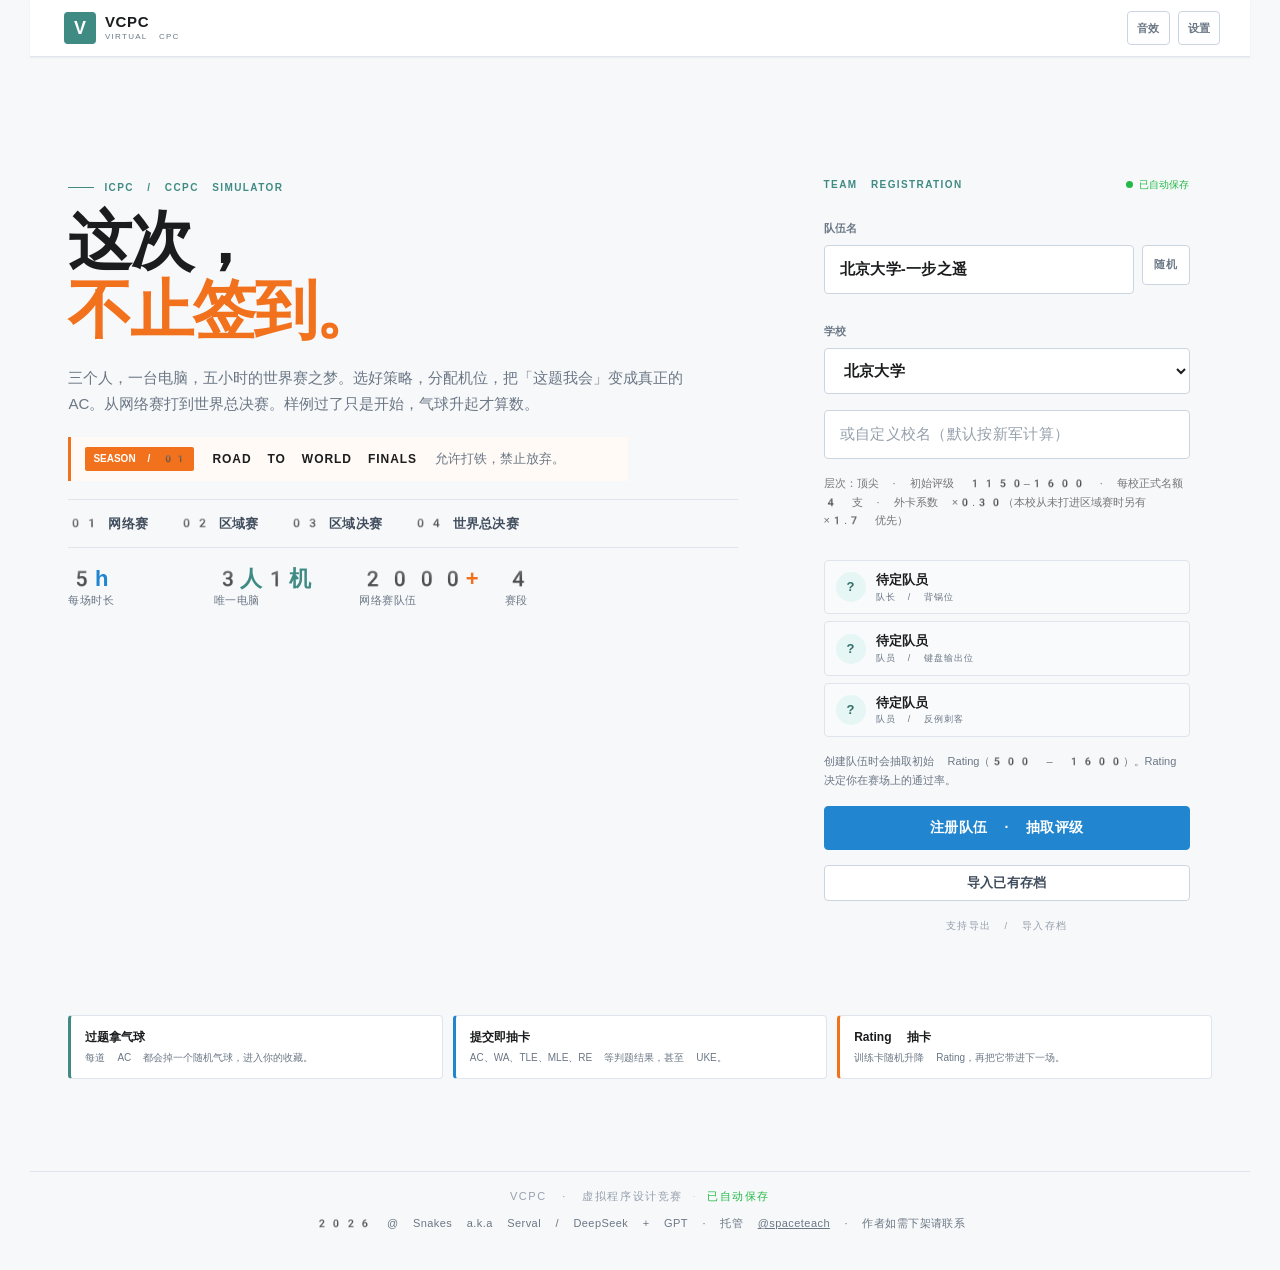
==== commit ba9814b4: "Let stronger schools lead on both ends of the starting rating Capping elite schools below the newcom" ====
--- a/vcpc/index.html
+++ b/vcpc/index.html
@@ -1 +1 @@
-<!doctype html><html lang=zh-CN><head><meta charset=UTF-8><meta name=viewport content="width=device-width,initial-scale=1,viewport-fit=cover"><meta name=theme-color content=#f7f8fa><meta name=description content="VCPC — 从网络赛打到世界总决赛的虚拟 ICPC / CCPC 比赛模拟器。"><title>VCPC · 虚拟程序设计竞赛</title><link rel=icon type=image/svg+xml href="data:image/svg+xml,%3Csvg xmlns='http://www.w3.org/2000/svg' viewBox='0 0 64 64'%3E%3Crect width='64' height='64' rx='8' fill='%233f8b84'/%3E%3Cpath d='M14 18h9l9 26 9-26h9L36 50h-8z' fill='%23ffffff'/%3E%3C/svg%3E"><style>body,html{margin:0;padding:0;background:#f7f8fa;color:#1b1c1d;font-family:Lato,"Noto Sans CJK SC","Noto Sans SC","Source Han Sans SC","PingFang SC","Microsoft YaHei",sans-serif}.boot{min-height:100vh;display:grid;place-items:center;text-align:center;gap:18px}.boot__mark{width:76px;height:76px;border-radius:20px;display:grid;place-items:center;background:#3f8b84;color:#fff;font:900 40px/1 Lato,"Noto Sans CJK SC",sans-serif;box-shadow:0 2px 8px rgba(0,0,0,.12)}.boot__text{color:#767676;font-size:13px;letter-spacing:.22em}</style><link rel=stylesheet href=assets/styles.min.css><link rel=preconnect href=https://fonts.googleapis.cn><link rel=preconnect href=https://fonts.gstatic.cn crossorigin><link href="https://fonts.googleapis.cn/css2?family=Lato:wght@400;700;900&family=Noto+Sans+SC:wght@400;500;700;900&display=swap" rel=stylesheet></head><body data-screen=boot><div class=bg-layer aria-hidden=true><div class=bg-grid></div><div class="bg-glow bg-glow--a"></div><div class="bg-glow bg-glow--b"></div><div class=bg-scan></div></div><div id=app class=app><header id=topbar class=topbar><button class=brand data-action=go-hub aria-label=返回大厅><span class=brand__mark aria-hidden=true>V</span> <span class=brand__text><strong>VCPC</strong><small>VIRTUAL CPC</small></span></button><nav class=topbar__nav aria-label=主导航><button data-action=go-hub>大厅</button> <button data-action=open-training>训练</button> <button data-action=open-codex>收藏</button></nav><div id=topbar-meta class=topbar__meta></div><div class=topbar__actions><button id=sound-btn class="icon-btn icon-btn--text" data-action=toggle-sound aria-label=切换音效><span>音效</span></button> <button class="icon-btn icon-btn--text" data-action=open-settings aria-label=设置>设置</button></div></header><main id=screen class=screen aria-live=polite><section class=boot><div class=boot__mark>V</div><div class=boot__text>LOADING VCPC</div></section></main><footer id=app-footer class=app-footer><span>VCPC · 虚拟程序设计竞赛</span> <span class=app-footer__dot>·</span> <span id=save-status>准备就绪</span> <span class=app-footer__credit>2026 @ Snakes a.k.a Serval / DeepSeek + GPT · 托管 <a href="https://github.com/spaceteach" target="_blank" rel="noopener" style="color:inherit;text-decoration:underline">@spaceteach</a> · 作者如需下架请联系</span></footer></div><div id=modal-root class=modal-root aria-live=assertive></div><div id=toast-root class=toast-root aria-live=polite></div><noscript><div class=noscript>VCPC 需要启用 JavaScript 才能运行。</div></noscript><script defer=defer src=assets/app.min.js></script><script defer=defer src=assets/icpc-rules.js?v=12></script></body></html>+<!doctype html><html lang=zh-CN><head><meta charset=UTF-8><meta name=viewport content="width=device-width,initial-scale=1,viewport-fit=cover"><meta name=theme-color content=#f7f8fa><meta name=description content="VCPC — 从网络赛打到世界总决赛的虚拟 ICPC / CCPC 比赛模拟器。"><title>VCPC · 虚拟程序设计竞赛</title><link rel=icon type=image/svg+xml href="data:image/svg+xml,%3Csvg xmlns='http://www.w3.org/2000/svg' viewBox='0 0 64 64'%3E%3Crect width='64' height='64' rx='8' fill='%233f8b84'/%3E%3Cpath d='M14 18h9l9 26 9-26h9L36 50h-8z' fill='%23ffffff'/%3E%3C/svg%3E"><style>body,html{margin:0;padding:0;background:#f7f8fa;color:#1b1c1d;font-family:Lato,"Noto Sans CJK SC","Noto Sans SC","Source Han Sans SC","PingFang SC","Microsoft YaHei",sans-serif}.boot{min-height:100vh;display:grid;place-items:center;text-align:center;gap:18px}.boot__mark{width:76px;height:76px;border-radius:20px;display:grid;place-items:center;background:#3f8b84;color:#fff;font:900 40px/1 Lato,"Noto Sans CJK SC",sans-serif;box-shadow:0 2px 8px rgba(0,0,0,.12)}.boot__text{color:#767676;font-size:13px;letter-spacing:.22em}</style><link rel=stylesheet href=assets/styles.min.css><link rel=preconnect href=https://fonts.googleapis.cn><link rel=preconnect href=https://fonts.gstatic.cn crossorigin><link href="https://fonts.googleapis.cn/css2?family=Lato:wght@400;700;900&family=Noto+Sans+SC:wght@400;500;700;900&display=swap" rel=stylesheet></head><body data-screen=boot><div class=bg-layer aria-hidden=true><div class=bg-grid></div><div class="bg-glow bg-glow--a"></div><div class="bg-glow bg-glow--b"></div><div class=bg-scan></div></div><div id=app class=app><header id=topbar class=topbar><button class=brand data-action=go-hub aria-label=返回大厅><span class=brand__mark aria-hidden=true>V</span> <span class=brand__text><strong>VCPC</strong><small>VIRTUAL CPC</small></span></button><nav class=topbar__nav aria-label=主导航><button data-action=go-hub>大厅</button> <button data-action=open-training>训练</button> <button data-action=open-codex>收藏</button></nav><div id=topbar-meta class=topbar__meta></div><div class=topbar__actions><button id=sound-btn class="icon-btn icon-btn--text" data-action=toggle-sound aria-label=切换音效><span>音效</span></button> <button class="icon-btn icon-btn--text" data-action=open-settings aria-label=设置>设置</button></div></header><main id=screen class=screen aria-live=polite><section class=boot><div class=boot__mark>V</div><div class=boot__text>LOADING VCPC</div></section></main><footer id=app-footer class=app-footer><span>VCPC · 虚拟程序设计竞赛</span> <span class=app-footer__dot>·</span> <span id=save-status>准备就绪</span> <span class=app-footer__credit>2026 @ Snakes a.k.a Serval / DeepSeek + GPT · 托管 <a href="https://github.com/spaceteach" target="_blank" rel="noopener" style="color:inherit;text-decoration:underline">@spaceteach</a> · 作者如需下架请联系</span></footer></div><div id=modal-root class=modal-root aria-live=assertive></div><div id=toast-root class=toast-root aria-live=polite></div><noscript><div class=noscript>VCPC 需要启用 JavaScript 才能运行。</div></noscript><script defer=defer src=assets/app.min.js></script><script defer=defer src=assets/icpc-rules.js?v=13></script></body></html>
